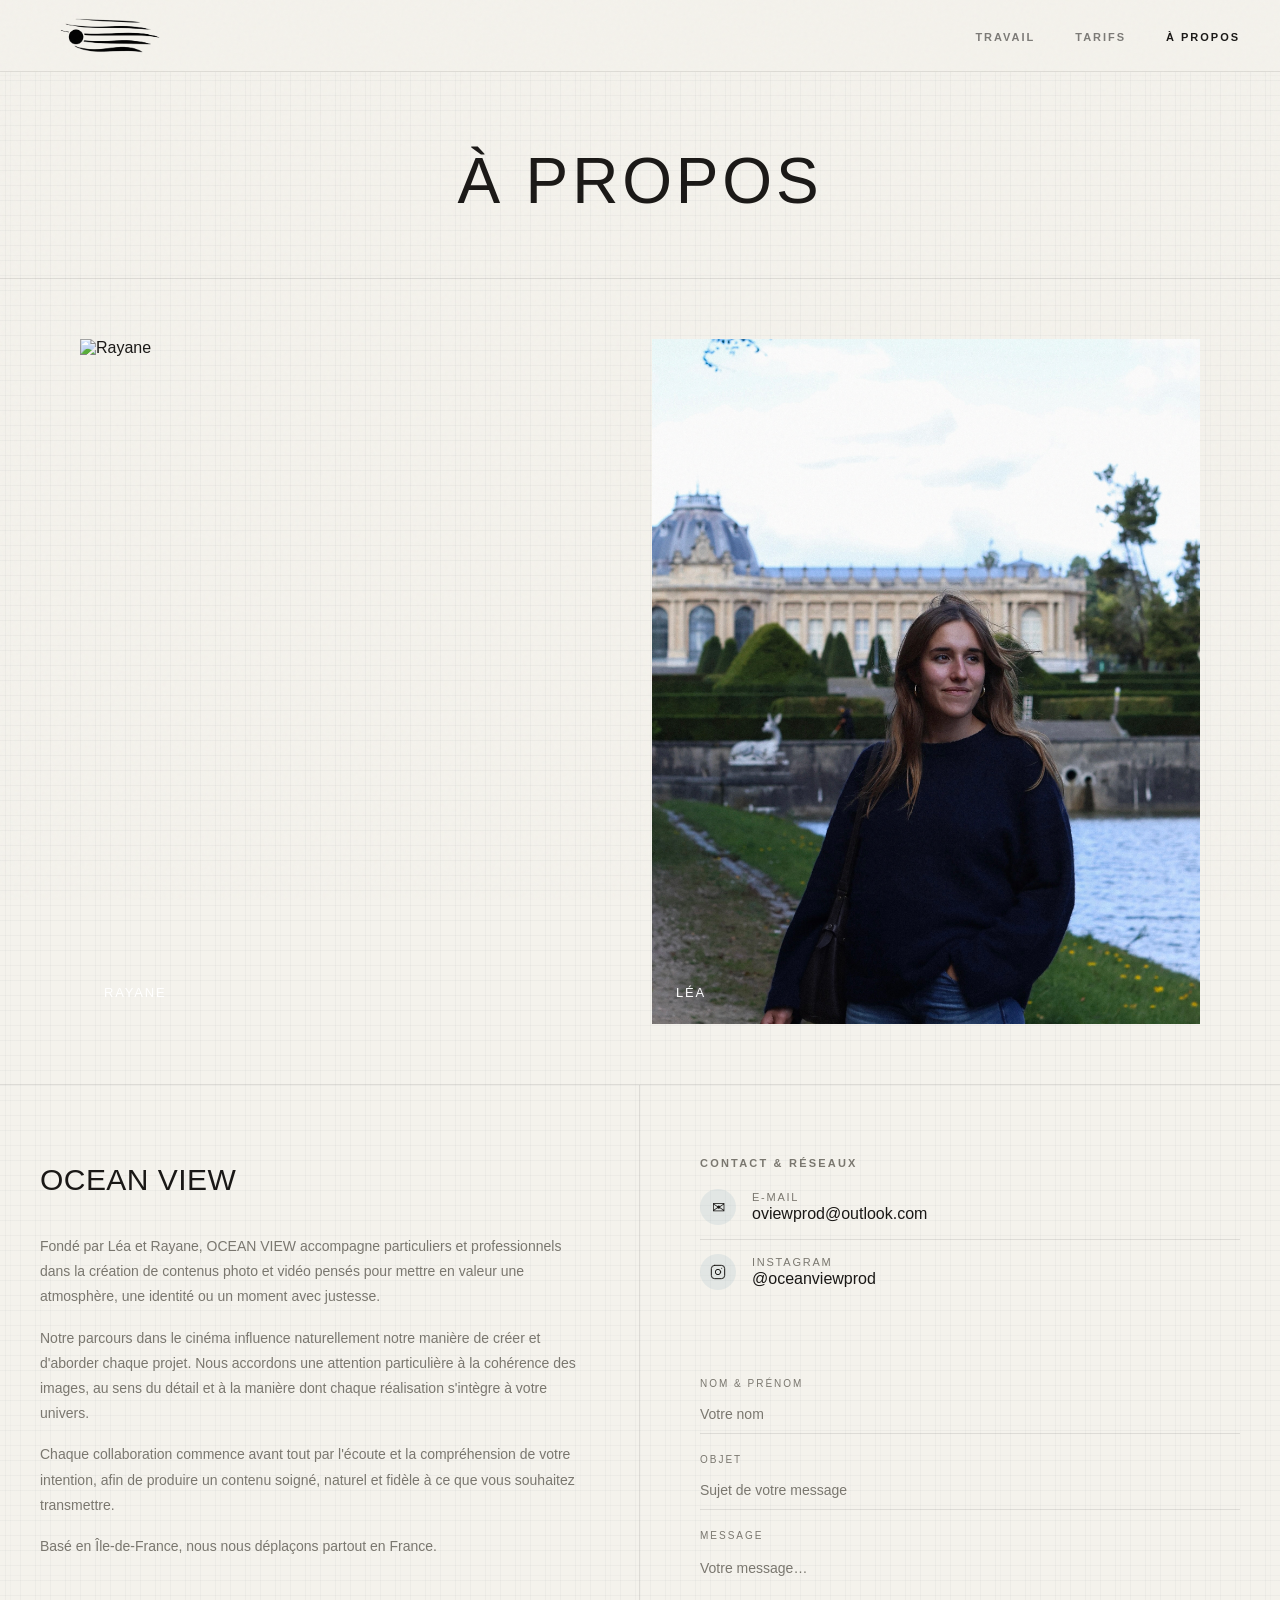
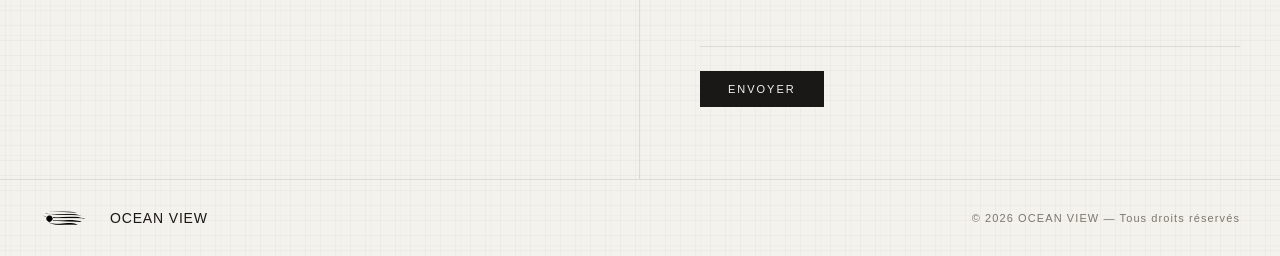
==== a-propos.html @ 06c2994f "Initial commit — OCEAN VIEW" ====
<!DOCTYPE html>
<html lang="fr">
<head>
  <meta charset="UTF-8" />
  <meta name="viewport" content="width=device-width, initial-scale=1.0" />
  <title>À Propos — OCEAN VIEW</title>
  <meta name="description" content="OCEAN VIEW — studio de photographie et vidéographie basé à Paris." />
  <link rel="stylesheet" href="https://use.typekit.net/ygw3fku.css" />
  <link rel="stylesheet" href="assets/style.css?v=4" />
</head>
<body class="bg-pattern">

  <!-- Navigation -->
  <nav class="nav">
    <a class="nav__logo" href="index.html">
      <img src="assets/logo.png" alt="OCEAN VIEW" />
      <span class="nav__logo-name">OCEAN VIEW</span>
    </a>
    <ul class="nav__links">
      <li><a href="travail.html">Travail</a></li>
      <li><a href="tarifs.html">Tarifs</a></li>
      <li><a href="a-propos.html">À Propos</a></li>
    </ul>
  </nav>

  <main class="page">

    <header class="tarifs-header">
      <h1 class="fade-in">À Propos</h1>
    </header>

    <!-- Portraits -->
    <div class="about-team">
      <div class="about-team__item fade-in">
        <img src="assets/photos/rayane.jpg?v=2" alt="Rayane" />
        <span>Rayane</span>
      </div>
      <div class="about-team__item fade-in">
        <img src="assets/photos/lea.jpg" alt="Léa" />
        <span>Léa</span>
      </div>
    </div>

    <!-- Body -->
    <div class="about-body">

      <!-- Intro texte -->
      <div class="about-intro">
        <p class="about-intro__lead fade-in">
          OCEAN VIEW
        </p>
        <div class="about-intro__body fade-in">
          <p>
            Fondé par Léa et Rayane, OCEAN VIEW accompagne particuliers et
            professionnels dans la création de contenus photo et vidéo pensés pour mettre
            en valeur une atmosphère, une identité ou un moment avec justesse.
          </p>
          <p>
            Notre parcours dans le cinéma influence naturellement notre manière de créer
            et d'aborder chaque projet. Nous accordons une attention particulière à la
            cohérence des images, au sens du détail et à la manière dont chaque réalisation
            s'intègre à votre univers.
          </p>
          <p>
            Chaque collaboration commence avant tout par l'écoute et la compréhension de
            votre intention, afin de produire un contenu soigné, naturel et fidèle à ce
            que vous souhaitez transmettre.
          </p>
          <p>
            Basé en Île-de-France, nous nous déplaçons partout en France.
          </p>
        </div>
      </div>

      <!-- Sidebar : services + contact -->
      <div class="about-sidebar">

<div class="about-contact fade-in">
          <h3>Contact &amp; Réseaux</h3>
          <div class="about-contact-links">

            <a href="mailto:oviewprod@outlook.com" class="about-contact-link">
              <div class="about-contact-link__icon">✉</div>
              <div>
                <span class="about-contact-link__label">E-mail</span>
                <span class="about-contact-link__value">oviewprod@outlook.com</span>
              </div>
            </a>

            <a href="https://www.instagram.com/oceanviewprod" target="_blank" rel="noopener" class="about-contact-link">
              <div class="about-contact-link__icon">
                <svg width="16" height="16" viewBox="0 0 24 24" fill="none" stroke="currentColor" stroke-width="1.5" stroke-linecap="round" stroke-linejoin="round">
                  <rect x="2" y="2" width="20" height="20" rx="5" ry="5"/>
                  <circle cx="12" cy="12" r="4"/>
                  <circle cx="17.5" cy="6.5" r="0.8" fill="currentColor" stroke="none"/>
                </svg>
              </div>
              <div>
                <span class="about-contact-link__label">Instagram</span>
                <span class="about-contact-link__value">@oceanviewprod</span>
              </div>
            </a>

          </div>
        </div>

        <form
          class="about-contact-form fade-in"
          action="https://formsubmit.co/oviewprod@outlook.com"
          method="POST"
        >
          <input type="hidden" name="_subject" value="Nouveau message — OCEAN VIEW" />
          <input type="hidden" name="_captcha" value="false" />
          <input type="hidden" name="_template" value="table" />

          <div class="form-field">
            <label for="nom">Nom &amp; Prénom</label>
            <input type="text" id="nom" name="nom" placeholder="Votre nom" required />
          </div>

          <div class="form-field">
            <label for="objet">Objet</label>
            <input type="text" id="objet" name="objet" placeholder="Sujet de votre message" required />
          </div>

          <div class="form-field">
            <label for="message">Message</label>
            <textarea id="message" name="message" placeholder="Votre message…" required></textarea>
          </div>

          <button type="submit" class="about-contact-form__submit">Envoyer</button>
        </form>

      </div>
    </div>

  </main>

  <!-- Footer -->
  <footer class="footer">
    <div class="footer__left">
      <img src="assets/logo.png" alt="OCEAN VIEW" />
      <span>OCEAN VIEW</span>
    </div>
    <p class="footer__right">&copy; 2026 OCEAN VIEW — Tous droits réservés</p>
  </footer>

  <script src="assets/script.js?v=6"></script>
</body>
</html>
---- assets/style.css ----
@import url('https://fonts.googleapis.com/css2?family=Cormorant+Garamond:ital,wght@0,300;0,400;0,500;1,300;1,400&family=Jost:wght@300;400;500&display=swap');

/* ─── Variables ─────────────────────────────── */
:root {
  --bg:       #f4f2ec;
  --text:     #1a1816;
  --ocean:    #4a7da0;
  --brown:    #2b1c14;
  --muted:    #7a776f;
  --border:   rgba(26,24,22,.10);
  --nav-h:    72px;

  --serif:    "montserrat", sans-serif;
  --sans:     "montserrat", sans-serif;

  --ease:     cubic-bezier(.25,.46,.45,.94);
}

/* ─── Reset ─────────────────────────────────── */
*, *::before, *::after { box-sizing: border-box; margin: 0; padding: 0; }
html { scroll-behavior: smooth; font-size: 16px; }
body {
  background: var(--bg);
  color: var(--text);
  font-family: var(--sans);
  font-weight: 300;
  -webkit-font-smoothing: antialiased;
  overflow-x: hidden;
}

body.bg-pattern {
  background-color: var(--bg);
  background-image:
    repeating-linear-gradient(0deg, transparent, transparent 5px, rgba(75,85,99,.045) 5px, rgba(75,85,99,.045) 6px, transparent 6px, transparent 15px),
    repeating-linear-gradient(90deg, transparent, transparent 5px, rgba(75,85,99,.045) 5px, rgba(75,85,99,.045) 6px, transparent 6px, transparent 15px),
    repeating-linear-gradient(0deg, transparent, transparent 10px, rgba(107,114,128,.03) 10px, rgba(107,114,128,.03) 11px, transparent 11px, transparent 30px),
    repeating-linear-gradient(90deg, transparent, transparent 10px, rgba(107,114,128,.03) 10px, rgba(107,114,128,.03) 11px, transparent 11px, transparent 30px);
}

img { display: block; width: 100%; height: 100%; object-fit: cover; }
a { color: inherit; text-decoration: none; }
ul { list-style: none; }

/* ─── Grain overlay ──────────────────────────── */
body::after {
  content: '';
  position: fixed;
  inset: 0;
  background-image: url("data:image/svg+xml,%3Csvg viewBox='0 0 256 256' xmlns='http://www.w3.org/2000/svg'%3E%3Cfilter id='noise'%3E%3CfeTurbulence type='fractalNoise' baseFrequency='0.9' numOctaves='4' stitchTiles='stitch'/%3E%3C/filter%3E%3Crect width='100%25' height='100%25' filter='url(%23noise)' opacity='1'/%3E%3C/svg%3E");
  opacity: .028;
  pointer-events: none;
  z-index: 9999;
}


/* ─── Preloader ──────────────────────────────── */
@keyframes noise-move {
  0%   { transform: translate(0,0); }
  10%  { transform: translate(-2%,-3%); }
  20%  { transform: translate(-4%,2%); }
  30%  { transform: translate(2%,-4%); }
  40%  { transform: translate(-2%,5%); }
  50%  { transform: translate(-4%,2%); }
  60%  { transform: translate(3%,0); }
  70%  { transform: translate(0,3%); }
  80%  { transform: translate(-3%,0); }
  90%  { transform: translate(2%,2%); }
  100% { transform: translate(1%,0); }
}

@keyframes preloader-bar {
  from { transform: scaleX(0); }
  to   { transform: scaleX(1); }
}

.preloader {
  position: fixed;
  inset: 0;
  z-index: 10000;
  display: flex;
  align-items: center;
  justify-content: center;
  overflow: hidden;
  background: #0d0c0b;
}

/* photo de fond */
.preloader__photo {
  position: absolute;
  inset: 0;
  background-size: cover;
  background-position: center center;
  opacity: 0;
  transition: opacity 1s var(--ease);
}

.preloader__photo.visible { opacity: .55; }

/* bruit animé */
.preloader__noise {
  position: absolute;
  inset: -10%;
  width: 120%;
  height: 120%;
  background-image: url("data:image/svg+xml,%3Csvg viewBox='0 0 256 256' xmlns='http://www.w3.org/2000/svg'%3E%3Cfilter id='noise'%3E%3CfeTurbulence type='fractalNoise' baseFrequency='0.9' numOctaves='4' stitchTiles='stitch'/%3E%3C/filter%3E%3Crect width='100%25' height='100%25' filter='url(%23noise)' opacity='1'/%3E%3C/svg%3E");
  opacity: .07;
  pointer-events: none;
  animation: noise-move .4s steps(1) infinite;
}

/* logo + nom centré */
.preloader__content {
  position: relative;
  z-index: 2;
  display: flex;
  flex-direction: column;
  align-items: center;
  gap: 18px;
  opacity: 0;
  transform: translateY(12px);
  transition: opacity .7s var(--ease), transform .7s var(--ease);
}

.preloader__content.visible {
  opacity: 1;
  transform: translateY(0);
}

.preloader__logo {
  width: 54px;
  height: 54px;
  object-fit: contain;
  filter: invert(1) brightness(2);
}

.preloader__name {
  font-family: var(--sans);
  font-size: 11px;
  font-weight: 400;
  letter-spacing: .32em;
  text-transform: uppercase;
  color: rgba(255,255,255,.85);
}

/* barre de progression */
.preloader__bar {
  position: absolute;
  bottom: 0; left: 0; right: 0;
  height: 2px;
  background: rgba(255,255,255,.12);
  z-index: 2;
}

.preloader__bar span {
  display: block;
  height: 100%;
  background: rgba(255,255,255,.6);
  transform-origin: left;
  transform: scaleX(0);
}

.preloader__bar span.running {
  animation: preloader-bar 2s var(--ease) forwards;
}

/* sortie */
.preloader.exit {
  transition: opacity .7s var(--ease), transform .7s var(--ease);
  opacity: 0;
  transform: translateY(-4px);
  pointer-events: none;
}

/* ─── Navigation ─────────────────────────────── */
.nav {
  position: fixed;
  top: 0; left: 0; right: 0;
  height: var(--nav-h);
  display: flex;
  align-items: center;
  justify-content: space-between;
  padding: 0 40px;
  z-index: 100;
  background: rgba(244,242,236,.95);
  backdrop-filter: blur(14px);
  -webkit-backdrop-filter: blur(14px);
  border-bottom: 1px solid var(--border);
}

/* Nav transparente sur le slideshow */
.nav--overlay {
  background: transparent;
  backdrop-filter: none;
  -webkit-backdrop-filter: none;
  border-bottom: none;
}

/* Dégradé en haut de la page pour la lisibilité du nav */
.hero-gradient {
  position: fixed;
  top: 0; left: 0; right: 0;
  height: 160px;
  background: linear-gradient(to bottom, rgba(0,0,0,.45) 0%, transparent 100%);
  z-index: 5;
  pointer-events: none;
}

/* Logo : image filtrée en noir sur fond clair */
.nav__logo {
  position: relative;
  display: flex;
  flex-direction: column;
  align-items: flex-start;
  width: 140px;
  text-decoration: none;
  cursor: pointer;
}

.nav__logo img {
  width: 140px;
  height: 47px;
  object-fit: contain;
  object-position: center center;
  display: block;
  filter: brightness(0);
  transition: opacity .3s var(--ease);
}

/* Logo blanc sur l'image */
.nav--overlay .nav__logo img {
  filter: brightness(0) invert(1);
}

.nav__logo:hover img { opacity: .7; }

/* Liens blancs sur l'image */
.nav--overlay .nav__links a {
  color: rgba(255,255,255,.8);
}


.nav--overlay .nav__links a:hover,
.nav--overlay .nav__links a.active {
  color: #fff;
  opacity: 1;
}

.nav--overlay .nav__logo-name { color: rgba(255,255,255,.8); }

/* Nom qui apparaît sous le logo au survol */
.nav__logo-name {
  position: absolute;
  top: 100%;
  left: 50%;
  transform: translateX(-50%) translateY(-4px);
  white-space: nowrap;
  font-family: var(--sans);
  font-size: 9px;
  font-weight: 400;
  letter-spacing: .3em;
  text-transform: uppercase;
  color: var(--text);
  opacity: 0;
  pointer-events: none;
  transition: opacity .3s var(--ease), transform .3s var(--ease);
}

.nav__logo:hover .nav__logo-name {
  opacity: 1;
  transform: translateX(-50%) translateY(0);
}

.nav__links {
  display: flex;
  gap: 40px;
  align-items: center;
}

.nav__links a {
  font-family: "montserrat", sans-serif;
  font-size: 11px;
  font-weight: 900;
  font-style: normal;
  letter-spacing: .18em;
  text-transform: uppercase;
  color: var(--text);
  opacity: .55;
  position: relative;
  transition: opacity .25s var(--ease);
}

.nav__links a:hover,
.nav__links a.active {
  opacity: 1;
}

/* ─── Page wrapper ───────────────────────────── */
.page {
  padding-top: var(--nav-h);
  min-height: 100vh;
}

/* ═══════════════════════════════════════════════
   INDEX — Slideshow
═══════════════════════════════════════════════ */

.slideshow {
  position: fixed;
  inset: 0;
  z-index: 0;
  background: #111;
}

.slide {
  position: absolute;
  inset: 0;
  background-size: cover;
  background-position: center;
  opacity: 0;
  transition: opacity 1.4s var(--ease);
  will-change: opacity;
}

.slide.active  { opacity: 1; }
.slide.leaving { opacity: 0; }

/* Flèches navigation */
.slide-arrow {
  position: fixed;
  top: 50%;
  transform: translateY(-50%);
  z-index: 20;
  background: none;
  border: none;
  cursor: pointer;
  color: rgba(244,242,236,.65);
  font-size: 22px;
  padding: 20px;
  transition: color .25s, opacity .25s;
  opacity: 0;
  pointer-events: none;
}

body:hover .slide-arrow {
  opacity: 1;
  pointer-events: all;
}

.slide-arrow:hover { color: #f4f2ec; }
.slide-arrow--prev { left: 16px; }
.slide-arrow--next { right: 16px; }

/* index page = full screen, pas de padding-top sur main */
.page--slideshow {
  padding-top: 0;
}

/* intro strip & home grid (sous le fold, scroll) */
.home-strip-wrap {
  position: relative;
  z-index: 10;
  margin-top: 100vh;
  background: var(--bg);
}

/* intro strip below hero */
.intro-strip {
  border-top: 1px solid var(--border);
  border-bottom: 1px solid var(--border);
  padding: 20px 40px;
  display: flex;
  align-items: center;
  justify-content: space-between;
}

.intro-strip__tagline {
  font-family: var(--serif);
  font-size: 18px;
  font-style: italic;
  font-weight: 300;
  color: var(--muted);
}

.intro-strip__cta {
  font-size: 11px;
  letter-spacing: .18em;
  text-transform: uppercase;
  border-bottom: 1px solid currentColor;
  padding-bottom: 2px;
  transition: color .2s;
}

.intro-strip__cta:hover { color: var(--ocean); }

/* preview grid on home */
.home-grid {
  padding: 60px 40px;
}

.home-grid__title {
  font-family: var(--serif);
  font-size: 13px;
  letter-spacing: .2em;
  text-transform: uppercase;
  color: var(--muted);
  margin-bottom: 32px;
}

.home-grid__items {
  display: grid;
  grid-template-columns: repeat(3, 1fr);
  gap: 3px;
}

.home-grid__item {
  position: relative;
  aspect-ratio: 4/3;
  overflow: hidden;
  cursor: pointer;
}

.home-grid__item img {
  transition: transform .6s var(--ease);
}

.home-grid__item:hover img {
  transform: scale(1.05);
}

.home-grid__item-label {
  position: absolute;
  bottom: 0; left: 0; right: 0;
  padding: 28px 20px 18px;
  background: linear-gradient(transparent, rgba(26,24,22,.6));
  color: #f4f2ec;
  opacity: 0;
  transition: opacity .35s var(--ease);
}

.home-grid__item:hover .home-grid__item-label {
  opacity: 1;
}

.home-grid__item-label span {
  display: block;
  font-family: var(--serif);
  font-size: 20px;
  font-weight: 400;
}

.home-grid__item-label small {
  font-size: 10px;
  letter-spacing: .18em;
  text-transform: uppercase;
  opacity: .7;
}

/* intro strip below hero */
.intro-strip {
  border-top: 1px solid var(--border);
  border-bottom: 1px solid var(--border);
  padding: 20px 40px;
  display: flex;
  align-items: center;
  justify-content: space-between;
}

.intro-strip__tagline {
  font-family: var(--serif);
  font-size: 18px;
  font-style: italic;
  font-weight: 300;
  color: var(--muted);
}

.intro-strip__cta {
  font-size: 11px;
  letter-spacing: .18em;
  text-transform: uppercase;
  border-bottom: 1px solid currentColor;
  padding-bottom: 2px;
  transition: color .2s;
}

.intro-strip__cta:hover { color: var(--ocean); }

/* preview grid on home */
.home-grid {
  padding: 60px 40px;
}

.home-grid__title {
  font-family: var(--serif);
  font-size: 13px;
  letter-spacing: .2em;
  text-transform: uppercase;
  color: var(--muted);
  margin-bottom: 32px;
}

.home-grid__items {
  display: grid;
  grid-template-columns: repeat(3, 1fr);
  gap: 3px;
}

.home-grid__item {
  position: relative;
  aspect-ratio: 4/3;
  overflow: hidden;
  cursor: pointer;
}

.home-grid__item img {
  transition: transform .6s var(--ease);
}

.home-grid__item:hover img {
  transform: scale(1.05);
}

.home-grid__item-label {
  position: absolute;
  bottom: 0; left: 0; right: 0;
  padding: 28px 20px 18px;
  background: linear-gradient(transparent, rgba(26,24,22,.6));
  color: #f4f2ec;
  opacity: 0;
  transition: opacity .35s var(--ease);
}

.home-grid__item:hover .home-grid__item-label {
  opacity: 1;
}

.home-grid__item-label span {
  display: block;
  font-family: var(--serif);
  font-size: 20px;
  font-weight: 400;
}

.home-grid__item-label small {
  font-size: 10px;
  letter-spacing: .18em;
  text-transform: uppercase;
  opacity: .7;
}

/* ═══════════════════════════════════════════════
   TRAVAIL — Filtre catégories
═══════════════════════════════════════════════ */

.work-filter {
  display: flex;
  justify-content: center;
  gap: 48px;
  padding: 48px 0 0;
}

.work-filter__btn {
  font-family: var(--sans);
  font-size: 11px;
  font-weight: 400;
  letter-spacing: .22em;
  text-transform: uppercase;
  color: var(--muted);
  background: none;
  border: none;
  cursor: pointer;
  padding-bottom: 14px;
  position: relative;
  transition: color .25s var(--ease);
}

.work-filter__btn::after {
  content: '';
  position: absolute;
  bottom: 0; left: 0; right: 0;
  height: 1px;
  background: var(--text);
  transform: scaleX(0);
  transition: transform .3s var(--ease);
}

.work-filter__btn:hover { color: var(--text); }

.work-filter__btn.active {
  color: var(--text);
}

.work-filter__btn.active::after {
  transform: scaleX(1);
}

.work-item.hidden {
  display: none;
}

/* ═══════════════════════════════════════════════
   TRAVAIL — Grille clients
═══════════════════════════════════════════════ */

.work-grid {
  display: grid;
  grid-template-columns: 1fr 1fr;
  gap: 32px;
  padding: 48px 10% 100px;
}

.work-item {
  position: relative;
  aspect-ratio: 4/5;
  overflow: hidden;
  display: block;
}

.work-item img {
  width: 100%;
  height: 100%;
  object-fit: cover;
  transition: transform .9s var(--ease);
  display: block;
}

.work-item:hover img {
  transform: scale(1.04);
}

.work-item__overlay {
  position: absolute;
  inset: 0;
  background: rgba(0,0,0,.08);
  transition: background .5s var(--ease);
}

.work-item:hover .work-item__overlay {
  background: rgba(0,0,0,.28);
}

.work-item__name {
  position: absolute;
  inset: 0;
  display: flex;
  align-items: center;
  justify-content: center;
  font-family: var(--sans);
  font-size: clamp(12px, 1.4vw, 18px);
  font-weight: 400;
  color: #fff;
  letter-spacing: .22em;
  text-transform: uppercase;
  pointer-events: none;
  text-align: center;
  padding: 0 20px;
  text-shadow: 0 1px 12px rgba(0,0,0,.5);
}

/* ═══════════════════════════════════════════════
   PAGE CLIENT — Photos défilables
═══════════════════════════════════════════════ */

.client-header {
  padding: 60px 40px 40px;
  border-bottom: 1px solid var(--border);
  display: flex;
  flex-direction: column;
  align-items: center;
  text-align: center;
  position: relative;
}

.client-header__back {
  position: absolute;
  top: 60px;
  left: 40px;
  font-size: 18px;
  color: var(--muted);
  transition: color .2s;
  line-height: 1;
}

.client-header__back:hover { color: var(--text); }

.client-header h1 {
  font-family: var(--serif);
  font-size: clamp(36px, 5vw, 64px);
  font-weight: 300;
  letter-spacing: .06em;
  text-transform: uppercase;
  margin-top: 8px;
}

.client-header__meta {
  font-size: 11px;
  letter-spacing: .2em;
  text-transform: uppercase;
  color: var(--muted);
  margin-top: 12px;
}

.client-video {
  padding: 24px 40px 0;
}

.client-video video {
  width: 100%;
  height: auto;
  display: block;
}

.client-photos {
  padding: 24px 40px 80px;
  columns: 2;
  column-gap: 4px;
}

.client-photos img {
  width: 100%;
  height: auto;
  display: block;
  margin-bottom: 4px;
  break-inside: avoid;
  cursor: zoom-in;
  transition: opacity .2s;
}

.client-photos img:hover { opacity: .88; }

/* Zoom overlay (pages client) */
.zoom-overlay {
  position: fixed;
  inset: 0;
  background: rgba(0,0,0,.96);
  z-index: 200;
  display: flex;
  align-items: center;
  justify-content: center;
  cursor: zoom-out;
  opacity: 0;
  pointer-events: none;
  transition: opacity .25s;
}

.zoom-overlay.open {
  opacity: 1;
  pointer-events: all;
}

.zoom-overlay img {
  max-width: 92vw;
  max-height: 92vh;
  width: auto;
  height: auto;
  object-fit: contain;
}

.zoom-close {
  position: absolute;
  top: 24px; right: 32px;
  font-size: 28px;
  color: rgba(255,255,255,.7);
  cursor: pointer;
  background: none;
  border: none;
  font-family: var(--sans);
  line-height: 1;
  transition: color .2s;
}

.zoom-close:hover { color: #fff; }

/* ═══════════════════════════════════════════════
   À PROPOS — TEAM
═══════════════════════════════════════════════ */

.about-team {
  display: grid;
  grid-template-columns: 1fr 1fr;
  gap: 24px;
  padding: 60px 80px;
  border-bottom: 1px solid var(--border);
}

.about-team__item {
  position: relative;
  overflow: hidden;
  aspect-ratio: 4 / 5;
}

.about-team__item img {
  width: 100%; height: 100%;
  object-fit: cover;
  display: block;
  transition: transform .6s var(--ease);
}

.about-team__item:hover img { transform: scale(1.03); }

.about-team__item span {
  position: absolute;
  bottom: 24px; left: 24px;
  font-family: var(--serif);
  font-size: 13px;
  font-weight: 500;
  letter-spacing: .14em;
  text-transform: uppercase;
  color: #fff;
}

/* ═══════════════════════════════════════════════
   TARIFS
═══════════════════════════════════════════════ */

.tarifs-body.hidden { display: none; }

.tarifs-header {
  padding: 72px 40px 60px;
  border-bottom: 1px solid var(--border);
  text-align: center;
  display: flex;
  flex-direction: column;
  align-items: center;
}

.tarifs-header h1 {
  font-family: var(--serif);
  font-size: clamp(42px, 5vw, 64px);
  font-weight: 300;
  letter-spacing: .06em;
  text-transform: uppercase;
}

.tarifs-header p {
  max-width: 480px;
  font-size: 14px;
  line-height: 1.7;
  color: var(--muted);
  margin-top: 16px;
  margin-left: auto;
  margin-right: auto;
  text-align: center;
}

.tarifs-body {
  padding: 60px 40px 100px;
}

.tarifs-note {
  font-size: 12px;
  letter-spacing: .12em;
  text-transform: uppercase;
  color: var(--muted);
  margin-bottom: 48px;
}

.tarifs-cols {
  display: grid;
  grid-template-columns: 1fr 1fr;
  gap: 60px;
}

.tarifs-col__heading {
  display: flex;
  align-items: baseline;
  gap: 12px;
  padding-bottom: 20px;
  border-bottom: 1px solid var(--text);
  margin-bottom: 32px;
}

.tarifs-col__heading h2 {
  font-family: var(--serif);
  font-size: 28px;
  font-weight: 400;
  letter-spacing: .04em;
}

.tarifs-col__heading span {
  font-size: 11px;
  letter-spacing: .16em;
  text-transform: uppercase;
  color: var(--muted);
}

.tarifs-package {
  padding: 28px 0;
  border-bottom: 1px solid var(--border);
  display: flex;
  justify-content: space-between;
  align-items: flex-start;
  gap: 20px;
}

.tarifs-package:last-child {
  border-bottom: none;
}

.tarifs-package__left {
  flex: 1;
}

.tarifs-package__name {
  font-family: var(--serif);
  font-size: 20px;
  font-weight: 400;
  letter-spacing: .02em;
  margin-bottom: 8px;
}

.tarifs-package__desc {
  font-size: 13px;
  color: var(--muted);
  line-height: 1.6;
}

.tarifs-package__desc li {
  padding: 2px 0;
}

.tarifs-package__desc li::before {
  content: '\2013\00a0\00a0';
  color: var(--muted);
}

.tarifs-package__price {
  font-family: var(--serif);
  font-size: 22px;
  font-weight: 300;
  white-space: nowrap;
  flex-shrink: 0;
}

.tarifs-package__price small {
  font-size: 12px;
  font-family: var(--sans);
  color: var(--muted);
  display: block;
  text-align: right;
  margin-top: 2px;
}

.tarifs-mention {
  margin-top: 60px;
  padding: 32px;
  background: rgba(74,125,160,.08);
  border-left: 3px solid var(--ocean);
  border-radius: 2px;
}

.tarifs-mention p {
  font-family: var(--serif);
  font-size: 16px;
  line-height: 1.7;
  font-style: italic;
  color: var(--text);
}

.tarifs-mention p + p {
  margin-top: 8px;
}

.tarifs-mention strong {
  font-style: normal;
  font-weight: 500;
}

/* ═══════════════════════════════════════════════
   À PROPOS
═══════════════════════════════════════════════ */

.about-hero {
  height: 52vh;
  position: relative;
  overflow: hidden;
}

.about-hero img {
  width: 100%; height: 100%;
  object-fit: cover;
  filter: brightness(.72);
}

.about-hero__text {
  position: absolute;
  inset: 0;
  display: flex;
  align-items: flex-end;
  padding: 52px 40px;
}

.about-hero__text h1 {
  font-family: var(--serif);
  font-size: clamp(48px, 6vw, 80px);
  font-weight: 300;
  color: #f4f2ec;
  letter-spacing: .04em;
  line-height: 1;
}

.about-body {
  display: grid;
  grid-template-columns: 1fr 1fr;
  gap: 0;
}

.about-intro {
  padding: 72px 60px 72px 40px;
  border-right: 1px solid var(--border);
}

.about-intro__lead {
  font-family: var(--serif);
  font-size: clamp(22px, 2.5vw, 30px);
  font-weight: 300;
  line-height: 1.5;
  letter-spacing: .015em;
  margin-bottom: 32px;
}

.about-intro__body {
  font-size: 14px;
  line-height: 1.8;
  color: var(--muted);
}

.about-intro__body p + p { margin-top: 16px; }

.about-sidebar {
  padding: 72px 40px 72px 60px;
  display: flex;
  flex-direction: column;
  gap: 52px;
}

.about-services h3,
.about-contact h3 {
  font-size: 11px;
  letter-spacing: .2em;
  text-transform: uppercase;
  color: var(--muted);
  margin-bottom: 20px;
}

.about-services ul {
  display: flex;
  flex-direction: column;
  gap: 12px;
}

.about-services li {
  display: flex;
  align-items: center;
  gap: 12px;
  font-family: var(--serif);
  font-size: 18px;
  font-weight: 400;
}

.about-services li::before {
  content: '';
  width: 24px;
  height: 1px;
  background: var(--ocean);
  flex-shrink: 0;
}

.about-contact-links {
  display: flex;
  flex-direction: column;
  gap: 14px;
}

.about-contact-link {
  display: flex;
  align-items: center;
  gap: 16px;
  font-size: 14px;
  transition: color .2s;
  border-bottom: 1px solid var(--border);
  padding-bottom: 14px;
}

.about-contact-link:last-child { border-bottom: none; padding-bottom: 0; }

.about-contact-link:hover { color: var(--ocean); }

.about-contact-link__icon {
  width: 36px; height: 36px;
  border-radius: 50%;
  background: rgba(74,125,160,.1);
  display: flex;align-items: center; justify-content: center;
  font-size: 16px;
  flex-shrink: 0;
}

.about-contact-link__label {
  font-size: 11px;
  text-transform: uppercase;
  letter-spacing: .16em;
  color: var(--muted);
  display: block;
  margin-bottom: 2px;
}

.about-contact-link__value {
  font-family: var(--serif);
  font-size: 16px;
}

/* ─── Contact form ───────────────────────────── */
.about-contact-form {
  margin-top: 36px;
  display: flex;
  flex-direction: column;
  gap: 20px;
}

.about-contact-form .form-field {
  display: flex;
  flex-direction: column;
  gap: 6px;
}

.about-contact-form label {
  font-size: 10px;
  letter-spacing: .2em;
  text-transform: uppercase;
  color: var(--muted);
}

.about-contact-form input,
.about-contact-form textarea {
  background: transparent;
  border: none;
  border-bottom: 1px solid var(--border);
  padding: 10px 0;
  font-family: var(--serif);
  font-size: 16px;
  font-weight: 400;
  color: var(--text);
  width: 100%;
  outline: none;
  transition: border-color .2s;
  -webkit-appearance: none;
  border-radius: 0;
}

.about-contact-form input:focus,
.about-contact-form textarea:focus {
  border-bottom-color: var(--text);
}

.about-contact-form input::placeholder,
.about-contact-form textarea::placeholder {
  color: var(--muted);
  font-size: 14px;
}

.about-contact-form textarea {
  resize: none;
  height: 100px;
  line-height: 1.6;
}

.about-contact-form__submit {
  align-self: flex-start;
  margin-top: 4px;
  background: var(--text);
  color: var(--bg);
  border: none;
  padding: 12px 28px;
  font-family: var(--sans);
  font-size: 11px;
  font-weight: 400;
  letter-spacing: .18em;
  text-transform: uppercase;
  cursor: pointer;
  transition: opacity .2s;
}

.about-contact-form__submit:hover { opacity: .75; }

/* ─── Footer ─────────────────────────────────── */
.footer {
  border-top: 1px solid var(--border);
  padding: 28px 40px;
  display: flex;
  align-items: center;
  justify-content: space-between;
}

.footer__left {
  display: flex;
  align-items: center;
  gap: 10px;
}

.footer__left img {
  width: 60px; height: 20px;
  object-fit: contain;
  object-position: left center;
  flex-shrink: 0;
  filter: brightness(0);
}

.footer__left span {
  font-family: var(--serif);
  font-size: 14px;
  letter-spacing: .06em;
}

.footer__right {
  font-size: 11px;
  color: var(--muted);
  letter-spacing: .1em;
}

/* ─── Responsive ─────────────────────────────── */
@media (max-width: 900px) {
  .nav { padding: 0 24px; }
  .nav__links { gap: 24px; }

  .hero {
    grid-template-columns: 1fr 1fr;
    grid-template-rows: 50vh 30vh;
  }
  .hero__cell--main { grid-column: 1 / 3; }

  .home-grid__items { grid-template-columns: 1fr 1fr; }

  .work-grid { grid-template-columns: 1fr; }

  .tarifs-cols { grid-template-columns: 1fr; gap: 40px; }

  .about-body { grid-template-columns: 1fr; }
  .about-intro { border-right: none; border-bottom: 1px solid var(--border); padding: 48px 24px; }
  .about-sidebar { padding: 48px 24px; }
}

@media (max-width: 600px) {
  .nav { padding: 0 20px; }
  .nav__logo-text { display: none; }
  .nav__links { gap: 16px; }
  .nav__links a { font-size: 10px; letter-spacing: .12em; }

  .hero {
    grid-template-columns: 1fr;
    grid-template-rows: 55vh 25vh 20vh;
    height: auto;
  }
  .hero__cell--main { grid-column: 1; grid-row: 1; }

  .intro-strip { flex-direction: column; gap: 12px; text-align: center; }
  .home-grid { padding: 40px 20px; }
  .home-grid__items { grid-template-columns: 1fr; }

  .client-header { padding: 48px 20px 32px; }
  .client-photos { padding: 20px 20px 60px; columns: 1; }

  .tarifs-header, .tarifs-body { padding-left: 20px; padding-right: 20px; }
  .about-hero__text, .about-intro, .about-sidebar { padding-left: 20px; padding-right: 20px; }

  .footer { padding: 20px; flex-direction: column; gap: 10px; text-align: center; }
}

/* ─── Transitions d'entrée ───────────────────── */
.fade-in {
  opacity: 0;
  transform: translateY(20px);
  transition: opacity .7s var(--ease), transform .7s var(--ease);
}
.fade-in.visible {
  opacity: 1;
  transform: none;
}
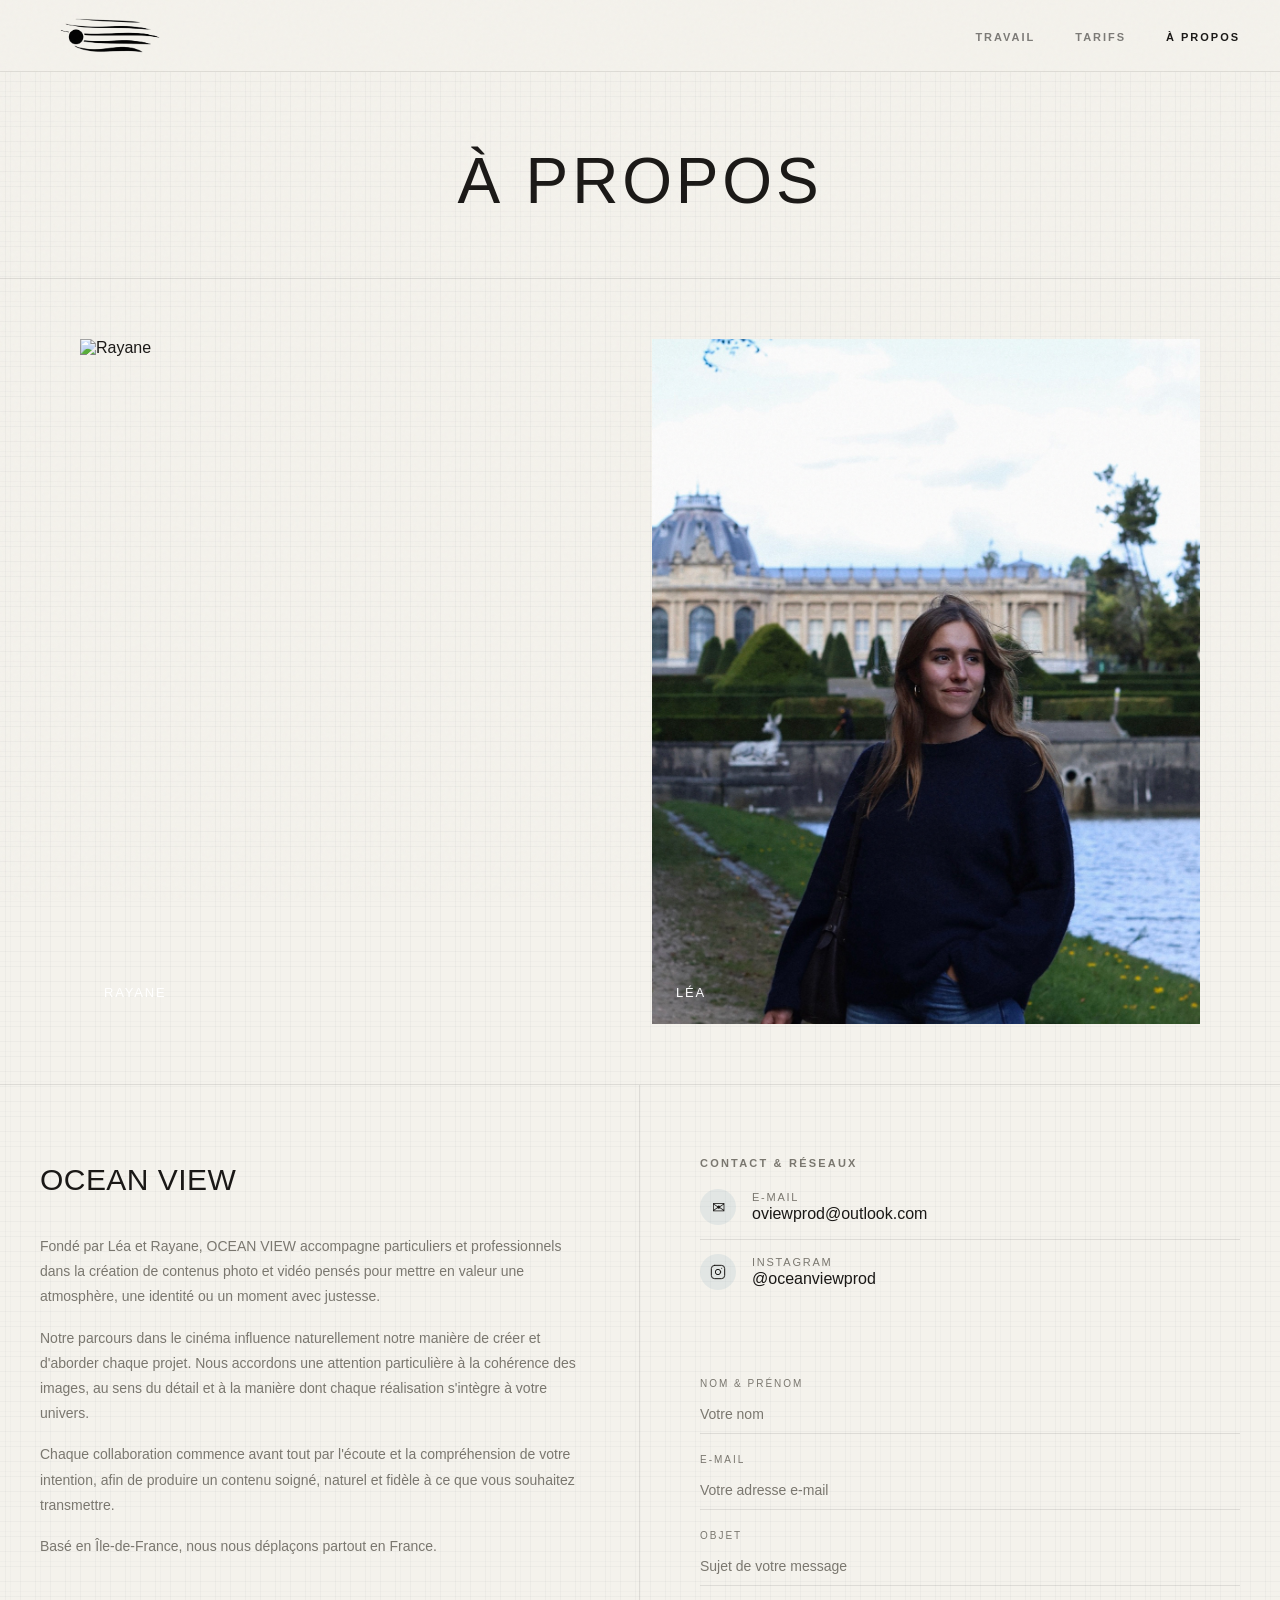
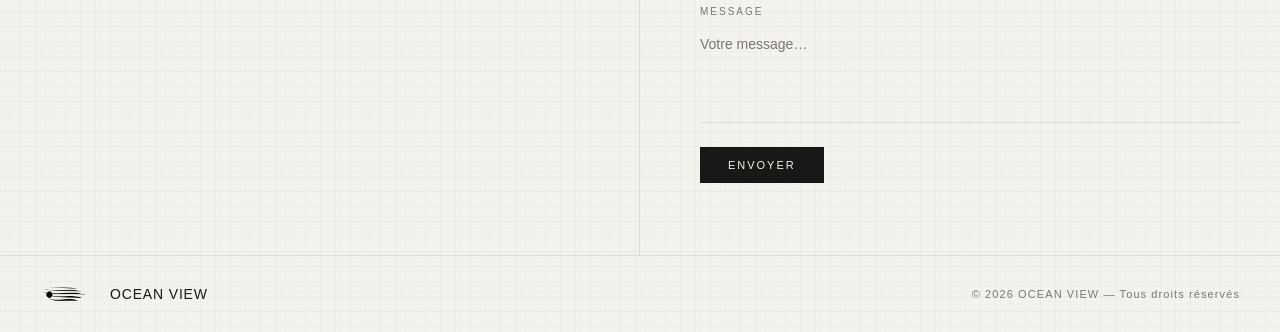
==== commit 311ed3bf: "Formulaire : ajout champ email obligatoire" ====
--- a/a-propos.html
+++ b/a-propos.html
@@ -6,7 +6,7 @@
   <title>À Propos — OCEAN VIEW</title>
   <meta name="description" content="OCEAN VIEW — studio de photographie et vidéographie basé à Paris." />
   <link rel="stylesheet" href="https://use.typekit.net/ygw3fku.css" />
-  <link rel="stylesheet" href="assets/style.css?v=4" />
+  <link rel="stylesheet" href="assets/style.css?v=9" />
 </head>
 <body class="bg-pattern">
 
@@ -119,6 +119,11 @@
           </div>
 
           <div class="form-field">
+            <label for="email">E-mail</label>
+            <input type="email" id="email" name="email" placeholder="Votre adresse e-mail" required />
+          </div>
+
+          <div class="form-field">
             <label for="objet">Objet</label>
             <input type="text" id="objet" name="objet" placeholder="Sujet de votre message" required />
           </div>
--- a/assets/style.css
+++ b/assets/style.css
@@ -613,6 +613,7 @@
   aspect-ratio: 4/5;
   overflow: hidden;
   display: block;
+  background: #e8e5de;
 }
 
 .work-item img {
@@ -1261,6 +1262,25 @@
   .tarifs-header, .tarifs-body { padding-left: 20px; padding-right: 20px; }
   .about-hero__text, .about-intro, .about-sidebar { padding-left: 20px; padding-right: 20px; }
 
+  .about-team {
+    grid-template-columns: 1fr 1fr;
+    padding: 30px 12px;
+    gap: 10px;
+  }
+  .about-team__item { aspect-ratio: 3 / 4; }
+
+  .work-filter {
+    justify-content: flex-start;
+    overflow-x: auto;
+    padding-left: 20px;
+    padding-right: 20px;
+    gap: 28px;
+    -webkit-overflow-scrolling: touch;
+    scrollbar-width: none;
+  }
+  .work-filter::-webkit-scrollbar { display: none; }
+  .work-filter__btn { white-space: nowrap; flex-shrink: 0; }
+
   .footer { padding: 20px; flex-direction: column; gap: 10px; text-align: center; }
 }
 
